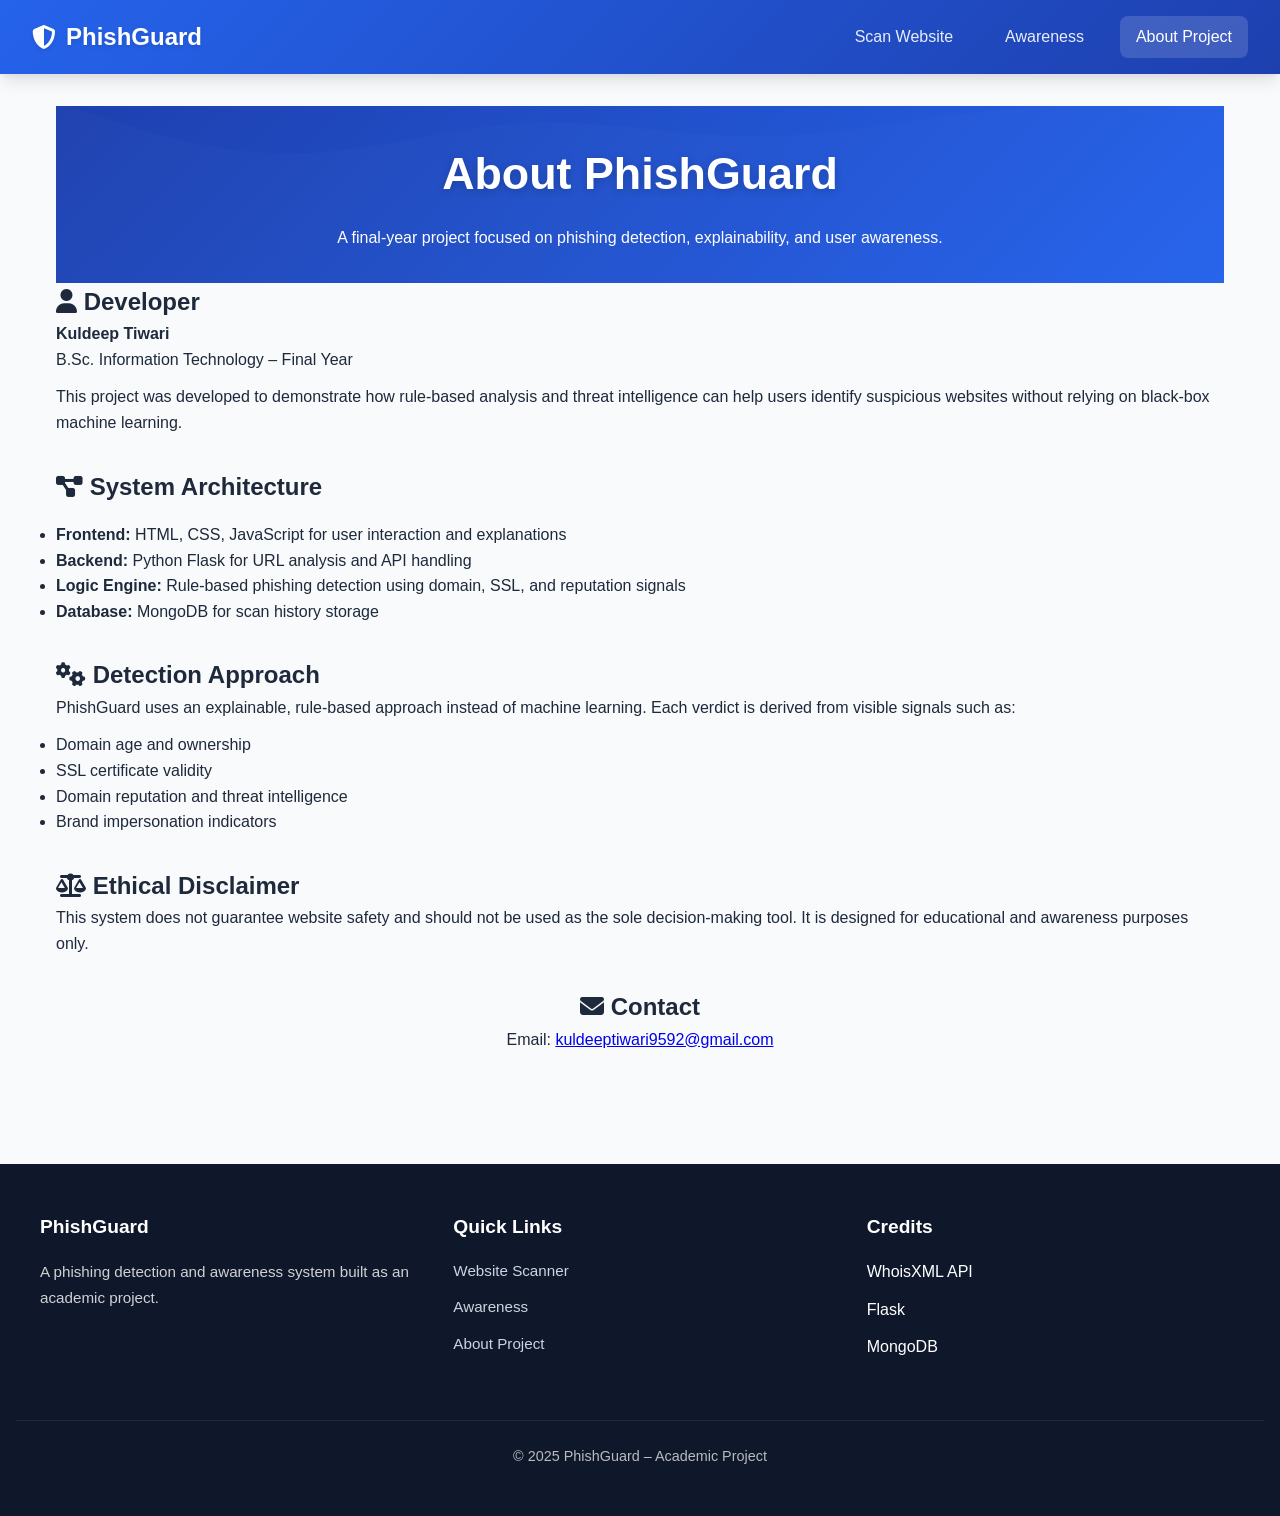
==== about.html @ d7ad83fe "Initial commit for Render deployment" ====
<!DOCTYPE html>
<html lang="en">
<head>
    <meta charset="UTF-8">
    <meta name="viewport" content="width=device-width, initial-scale=1.0">
    <title>PhishGuard – About Project</title>

    <link rel="stylesheet" href="/style.css">
    <link rel="stylesheet" href="https://cdnjs.cloudflare.com/ajax/libs/font-awesome/6.4.0/css/all.min.css">
</head>
<body>

<nav class="navbar">
    <div class="logo"><i class="fas fa-shield-alt"></i> PhishGuard</div>
    <ul class="nav-links">
        <li><a href="/">Scan Website</a></li>
        <li><a href="/awareness">Awareness</a></li>
        <li><a href="/about" class="active">About Project</a></li>
    </ul>
</nav>

<div class="container">

    <header class="hero-section small-hero">
        <h1>About PhishGuard</h1>
        <p>
            A final-year project focused on phishing detection,
            explainability, and user awareness.
        </p>
    </header>

    <section class="features-card">
        <h2><i class="fas fa-user"></i> Developer</h2>
        <p>
            <strong>Kuldeep Tiwari</strong><br>
            B.Sc. Information Technology – Final Year
        </p>
        <p style="margin-top:0.75rem;">
            This project was developed to demonstrate how rule-based
            analysis and threat intelligence can help users identify
            suspicious websites without relying on black-box machine learning.
        </p>
    </section>

    <section class="features-card" style="margin-top:2rem;">
        <h2><i class="fas fa-diagram-project"></i> System Architecture</h2>

        <ul style="margin-top:1rem;">
            <li><strong>Frontend:</strong> HTML, CSS, JavaScript for user interaction and explanations</li>
            <li><strong>Backend:</strong> Python Flask for URL analysis and API handling</li>
            <li><strong>Logic Engine:</strong> Rule-based phishing detection using domain, SSL, and reputation signals</li>
            <li><strong>Database:</strong> MongoDB for scan history storage</li>
        </ul>
    </section>

    <section class="features-card" style="margin-top:2rem;">
        <h2><i class="fas fa-cogs"></i> Detection Approach</h2>
        <p>
            PhishGuard uses an explainable, rule-based approach instead of machine learning.
            Each verdict is derived from visible signals such as:
        </p>
        <ul style="margin-top:0.75rem;">
            <li>Domain age and ownership</li>
            <li>SSL certificate validity</li>
            <li>Domain reputation and threat intelligence</li>
            <li>Brand impersonation indicators</li>
        </ul>
    </section>

    <section class="features-card" style="margin-top:2rem;">
        <h2><i class="fas fa-balance-scale"></i> Ethical Disclaimer</h2>
        <p>
            This system does not guarantee website safety and should not be
            used as the sole decision-making tool.
            It is designed for educational and awareness purposes only.
        </p>
    </section>

    <section class="features-card" style="margin-top:2rem; text-align:center;">
        <h2><i class="fas fa-envelope"></i> Contact</h2>
        <p>Email: <a href="mailto:kuldeeptiwari9592@gmail.com">kuldeeptiwari9592@gmail.com</a></p>
    </section>

</div>

<footer class="main-footer">
    <div class="footer-content">
        <div class="footer-col">
            <h3>PhishGuard</h3>
            <p>
                A phishing detection and awareness system
                built as an academic project.
            </p>
        </div>

        <div class="footer-col">
            <h3>Quick Links</h3>
            <ul class="footer-links">
                <li><a href="/">Website Scanner</a></li>
                <li><a href="/awareness">Awareness</a></li>
                <li><a href="/about">About Project</a></li>
            </ul>
        </div>

        <div class="footer-col">
            <h3>Credits</h3>
            <ul class="footer-links">
                <li>WhoisXML API</li>
                <li>Flask</li>
                <li>MongoDB</li>
            </ul>
        </div>
    </div>

    <div class="footer-bottom">
        <p>© 2025 PhishGuard – Academic Project</p>
    </div>
</footer>

</body>
</html>
---- style.css ----
/* --- RESET & VARIABLES --- */
:root {
    --primary-color: #2563eb;       /* Royal Blue */
    --primary-dark: #1e40af;
    --secondary-color: #10b981;     /* Green (Safe) */
    --danger-color: #ef4444;        /* Red (Risk) */
    --warning-color: #f59e0b;       /* Orange (Medium) */
    --text-dark: #1e293b;
    --text-light: #64748b;
    --bg-light: #f8fafc;
    --white: #ffffff;
    --shadow: 0 4px 6px -1px rgba(0, 0, 0, 0.1), 0 2px 4px -1px rgba(0, 0, 0, 0.06);
    --shadow-lg: 0 10px 15px -3px rgba(0, 0, 0, 0.1), 0 4px 6px -2px rgba(0, 0, 0, 0.05);
    --shadow-xl: 0 20px 25px -5px rgba(0, 0, 0, 0.1), 0 10px 10px -5px rgba(0, 0, 0, 0.04);
}

* {
    margin: 0;
    padding: 0;
    box-sizing: border-box;
    font-family: 'Segoe UI', Tahoma, Geneva, Verdana, sans-serif;
}

body {
    background-color: var(--bg-light);
    color: var(--text-dark);
    line-height: 1.6;
    overflow-x: hidden;
}

.container {
    max-width: 1200px;
    margin: 0 auto;
    padding: 2rem 1rem;
}

.hidden {
    display: none !important;
}

/* --- ANIMATIONS --- */
@keyframes fadeIn {
    from {
        opacity: 0;
        transform: translateY(20px);
    }
    to {
        opacity: 1;
        transform: translateY(0);
    }
}

@keyframes slideIn {
    from {
        transform: translateX(100%);
        opacity: 0;
    }
    to {
        transform: translateX(0);
        opacity: 1;
    }
}

@keyframes slideOut {
    from {
        transform: translateX(0);
        opacity: 1;
    }
    to {
        transform: translateX(100%);
        opacity: 0;
    }
}

@keyframes bounce {
    0%, 20%, 50%, 80%, 100% {
        transform: translateY(0);
    }
    40% {
        transform: translateY(-20px);
    }
    60% {
        transform: translateY(-10px);
    }
}

@keyframes pulse {
    0%, 100% {
        opacity: 1;
    }
    50% {
        opacity: 0.5;
    }
}

@keyframes spin {
    0% {
        transform: rotate(0deg);
    }
    100% {
        transform: rotate(360deg);
    }
}

/* --- NAVBAR --- */
.navbar {
    background: linear-gradient(135deg, var(--primary-color) 0%, var(--primary-dark) 100%);
    color: var(--white);
    padding: 1rem 2rem;
    display: flex;
    justify-content: space-between;
    align-items: center;
    box-shadow: var(--shadow-lg);
    position: sticky;
    top: 0;
    z-index: 1000;
    backdrop-filter: blur(10px);
}

.navbar .logo {
    font-size: 1.5rem;
    font-weight: bold;
    display: flex;
    align-items: center;
    gap: 10px;
    text-shadow: 0 2px 4px rgba(0, 0, 0, 0.1);
}

.nav-links {
    list-style: none;
    display: flex;
    gap: 20px;
}

.nav-links a {
    color: rgba(255, 255, 255, 0.9);
    text-decoration: none;
    font-weight: 500;
    transition: all 0.3s ease;
    padding: 8px 16px;
    border-radius: 8px;
    display: flex;
    align-items: center;
    gap: 8px;
}

.nav-links a:hover, .nav-links a.active {
    color: var(--white);
    background: rgba(255, 255, 255, 0.15);
}

/* --- HERO SECTION --- */
.hero-section {
    text-align: center;
    padding: 4rem 2rem;
    background: linear-gradient(135deg, #1e40af 0%, #2563eb 100%);
    color: white;
    position: relative;
    overflow: hidden;
}

.hero-section::before {
    content: '';
    position: absolute;
    top: 0;
    left: 0;
    right: 0;
    bottom: 0;
    background: url('data:image/svg+xml,<svg xmlns="http://www.w3.org/2000/svg" viewBox="0 0 1440 320"><path fill="rgba(255,255,255,0.05)" d="M0,96L48,112C96,128,192,160,288,160C384,160,480,128,576,122.7C672,117,768,139,864,138.7C960,139,1056,117,1152,106.7C1248,96,1344,96,1392,96L1440,96L1440,320L1392,320C1344,320,1248,320,1152,320C1056,320,960,320,864,320C768,320,672,320,576,320C480,320,384,320,288,320C192,320,96,320,48,320L0,320Z"></path></svg>') no-repeat bottom;
    background-size: cover;
    opacity: 0.3;
}

.hero-section > * {
    position: relative;
    z-index: 1;
}

.hero-section h1 {
    font-size: 2.8rem;
    margin-bottom: 1rem;
    text-shadow: 0 2px 8px rgba(0, 0, 0, 0.2);
    animation: fadeIn 0.8s ease;
}

.small-hero {
    padding: 2rem 1rem;
}

/* --- SEARCH BOX --- */
.search-box {
    background: var(--white);
    padding: 12px;
    border-radius: 50px;
    box-shadow: var(--shadow-lg);
    display: flex;
    align-items: center;
    max-width: 900px;
    margin: 0 auto 2rem auto;
    border: 2px solid #e2e8f0;
    transition: all 0.3s ease;
}

.search-box:focus-within {
    border-color: var(--primary-color);
    box-shadow: 0 0 0 4px rgba(37, 99, 235, 0.1), var(--shadow-lg);
}

.search-box input {
    flex: 1;
    border: none;
    padding: 12px 20px;
    font-size: 1rem;
    outline: none;
    border-radius: 50px;
    background: transparent;
}

.search-box input::placeholder {
    color: #94a3b8;
}

.icon-btn {
    background: none;
    border: none;
    color: var(--text-light);
    cursor: pointer;
    font-size: 1.1rem;
    padding: 10px;
    transition: all 0.3s ease;
    border-radius: 50%;
}

.icon-btn:hover {
    color: var(--primary-color);
    background: #f1f5f9;
    transform: scale(1.1);
}

.primary-btn {
    background: linear-gradient(135deg, var(--primary-color) 0%, var(--primary-dark) 100%);
    color: var(--white);
    border: none;
    padding: 12px 28px;
    border-radius: 30px;
    font-weight: 600;
    cursor: pointer;
    transition: all 0.3s ease;
    white-space: nowrap;
    box-shadow: 0 4px 12px rgba(37, 99, 235, 0.3);
    display: inline-flex;
    align-items: center;
    gap: 8px;
}

.primary-btn:hover {
    background: linear-gradient(135deg, var(--primary-dark) 0%, #1e3a8a 100%);
    transform: translateY(-2px);
    box-shadow: 0 6px 16px rgba(37, 99, 235, 0.4);
}

.primary-btn:active {
    transform: translateY(0);
}

.primary-btn:disabled {
    background: #cbd5e1;
    cursor: not-allowed;
    box-shadow: none;
    transform: none;
}

/* --- CONTENT CARDS --- */
.content-card, .project-info, .history-section, .quiz-section {
    background: var(--white);
    padding: 2.5rem;
    border-radius: 16px;
    box-shadow: var(--shadow);
    border: 1px solid #e2e8f0;
    margin-bottom: 2rem;
    animation: fadeIn 0.5s ease;
    transition: all 0.3s ease;
}

.content-card:hover {
    box-shadow: var(--shadow-lg);
    transform: translateY(-2px);
}

.project-info h2, .content-card h2 {
    color: var(--text-dark);
    margin-bottom: 1rem;
    font-size: 1.8rem;
    display: flex;
    align-items: center;
    gap: 12px;
    font-weight: 700;
}

/* --- STATISTICS CARDS --- */
.stats-dashboard {
    display: grid;
    grid-template-columns: repeat(auto-fit, minmax(220px, 1fr));
    gap: 1.5rem;
    margin: -50px auto 3rem auto;
    max-width: 1200px;
    position: relative;
    z-index: 10;
    padding: 0 1rem;
}

.stat-card {
    background: linear-gradient(135deg, var(--primary-color) 0%, var(--primary-dark) 100%);
    color: white;
    padding: 1.5rem;
    border-radius: 16px;
    box-shadow: 0 8px 20px rgba(37, 99, 235, 0.3);
    transition: all 0.3s ease;
    animation: fadeIn 0.6s ease;
}

.stat-card:hover {
    transform: translateY(-8px);
    box-shadow: 0 12px 28px rgba(37, 99, 235, 0.4);
}

.stat-card.danger {
    background: linear-gradient(135deg, #dc2626 0%, #991b1b 100%);
    box-shadow: 0 8px 20px rgba(220, 38, 38, 0.3);
}

.stat-card.danger:hover {
    box-shadow: 0 12px 28px rgba(220, 38, 38, 0.4);
}

.stat-card.warning {
    background: linear-gradient(135deg, #d97706 0%, #92400e 100%);
    box-shadow: 0 8px 20px rgba(217, 119, 6, 0.3);
}

.stat-card.warning:hover {
    box-shadow: 0 12px 28px rgba(217, 119, 6, 0.4);
}

.stat-card.success {
    background: linear-gradient(135deg, #16a34a 0%, #15803d 100%);
    box-shadow: 0 8px 20px rgba(22, 163, 74, 0.3);
}

.stat-card.success:hover {
    box-shadow: 0 12px 28px rgba(22, 163, 74, 0.4);
}

.stat-label {
    font-size: 0.85rem;
    opacity: 0.9;
    margin-bottom: 0.5rem;
    text-transform: uppercase;
    letter-spacing: 1px;
    font-weight: 600;
}

.stat-value {
    font-size: 2.5rem;
    font-weight: 800;
    line-height: 1;
    margin-bottom: 0.5rem;
    text-shadow: 0 2px 4px rgba(0, 0, 0, 0.1);
}

.stat-subtitle {
    font-size: 0.75rem;
    opacity: 0.85;
}

/* --- TABS --- */
.tabs-container {
    display: flex;
    gap: 0;
    margin-bottom: 2rem;
    border-bottom: 2px solid #e2e8f0;
    overflow-x: auto;
    scrollbar-width: none;
}

.tabs-container::-webkit-scrollbar {
    display: none;
}

.tab-button {
    padding: 14px 28px;
    background: none;
    border: none;
    border-bottom: 3px solid transparent;
    color: #64748b;
    font-weight: 600;
    cursor: pointer;
    transition: all 0.2s ease;
    font-size: 1rem;
    white-space: nowrap;
    display: flex;
    align-items: center;
    gap: 8px;
}

.tab-button:hover {
    color: var(--primary-color);
    background: #f8fafc;
}

.tab-button.active {
    color: var(--primary-color);
    border-bottom-color: var(--primary-color);
    background: #eff6ff;
}

.tab-content {
    display: none;
    animation: fadeIn 0.3s ease;
}

.tab-content.active {
    display: block;
}

/* --- BATCH ANALYSIS --- */
.batch-section {
    background: #f8fafc;
    border: 2px dashed #cbd5e1;
    border-radius: 16px;
    padding: 2rem;
    margin-bottom: 2rem;
    transition: all 0.3s ease;
}

.batch-section:focus-within {
    border-color: var(--primary-color);
    background: white;
    box-shadow: 0 0 0 4px rgba(37, 99, 235, 0.1);
}

.batch-textarea {
    width: 100%;
    min-height: 200px;
    padding: 16px;
    border: 1px solid #e2e8f0;
    border-radius: 12px;
    font-family: 'Courier New', monospace;
    font-size: 0.95rem;
    resize: vertical;
    transition: all 0.2s ease;
    background: white;
}

.batch-textarea:focus {
    outline: none;
    border-color: var(--primary-color);
    box-shadow: 0 0 0 3px rgba(37, 99, 235, 0.1);
}

/* --- SEARCH & FILTERS --- */
.search-container {
    position: relative;
    margin-bottom: 1.5rem;
}

.search-icon {
    position: absolute;
    left: 18px;
    top: 50%;
    transform: translateY(-50%);
    color: #64748b;
    font-size: 1.1rem;
    pointer-events: none;
}

.search-input {
    width: 100%;
    padding: 14px 20px 14px 50px;
    border: 2px solid #e2e8f0;
    border-radius: 12px;
    font-size: 1rem;
    transition: all 0.2s ease;
}

.search-input:focus {
    outline: none;
    border-color: var(--primary-color);
    box-shadow: 0 0 0 3px rgba(37, 99, 235, 0.1);
}

.history-filters {
    display: flex;
    gap: 10px;
    margin-bottom: 1.5rem;
    flex-wrap: wrap;
}

.filter-btn {
    padding: 10px 18px;
    background: white;
    border: 2px solid #e2e8f0;
    border-radius: 10px;
    color: #64748b;
    font-size: 0.9rem;
    font-weight: 600;
    cursor: pointer;
    transition: all 0.2s ease;
    display: flex;
    align-items: center;
    gap: 8px;
}

.filter-btn:hover {
    border-color: var(--primary-color);
    color: var(--primary-color);
    background: #eff6ff;
}

.filter-btn.active {
    background: var(--primary-color);
    border-color: var(--primary-color);
    color: white;
    box-shadow: 0 4px 12px rgba(37, 99, 235, 0.3);
}

/* --- QUICK ACTIONS --- */
.quick-actions {
    display: flex;
    gap: 10px;
    flex-wrap: wrap;
    margin-top: 1rem;
}

.quick-action-btn {
    padding: 8px 16px;
    background: #f1f5f9;
    border: 1px solid #e2e8f0;
    border-radius: 10px;
    color: #475569;
    font-size: 0.9rem;
    cursor: pointer;
    transition: all 0.2s ease;
    display: flex;
    align-items: center;
    gap: 8px;
    font-weight: 500;
}

.quick-action-btn:hover {
    background: #e2e8f0;
    border-color: #cbd5e1;
    transform: translateY(-2px);
    box-shadow: 0 2px 8px rgba(0, 0, 0, 0.1);
}

/* --- INFO GRID (How It Works) --- */
.info-grid {
    display: grid;
    grid-template-columns: repeat(auto-fit, minmax(280px, 1fr));
    gap: 2rem;
    margin-top: 2rem;
}

.info-card {
    padding: 2rem;
    border-radius: 16px;
    background: white;
    border: 1px solid #e2e8f0;
    transition: all 0.3s ease;
    box-shadow: 0 2px 8px rgba(0, 0, 0, 0.05);
}

.info-card:hover {
    transform: translateY(-8px);
    box-shadow: var(--shadow-xl);
    border-color: var(--primary-color);
}

.info-card h4 {
    margin-bottom: 0.75rem;
    color: var(--text-dark);
    font-size: 1.2rem;
    font-weight: 700;
}

.icon-box {
    font-size: 2.5rem;
    color: var(--primary-color);
    margin-bottom: 1rem;
}

/* --- FEATURE PILLS --- */
.feature-pills {
    display: flex;
    gap: 12px;
    flex-wrap: wrap;
    justify-content: center;
    margin: 1.5rem 0;
}

.feature-pill {
    background: rgba(255, 255, 255, 0.15);
    backdrop-filter: blur(10px);
    color: white;
    padding: 8px 18px;
    border-radius: 25px;
    font-size: 0.9rem;
    font-weight: 600;
    display: flex;
    align-items: center;
    gap: 8px;
    transition: all 0.2s ease;
    border: 1px solid rgba(255, 255, 255, 0.2);
}

.feature-pill:hover {
    background: rgba(255, 255, 255, 0.25);
    transform: translateY(-2px);
    box-shadow: 0 4px 12px rgba(0, 0, 0, 0.15);
}

/* --- RECENT SCANS TABLE --- */
.table-wrapper {
    overflow-x: auto;
    margin-top: 1.5rem;
    border-radius: 12px;
    box-shadow: 0 2px 8px rgba(0, 0, 0, 0.05);
}

table {
    width: 100%;
    border-collapse: collapse;
    background: white;
}

th {
    text-align: left;
    padding: 1rem;
    background: #f8fafc;
    color: #475569;
    font-size: 0.85rem;
    text-transform: uppercase;
    font-weight: 600;
    letter-spacing: 0.5px;
    border-bottom: 2px solid #e2e8f0;
}

td {
    padding: 1rem;
    border-bottom: 1px solid #e2e8f0;
    color: var(--text-dark);
    transition: background 0.2s ease;
}

tr:hover td {
    background: #f8fafc;
}

tr:last-child td {
    border-bottom: none;
}

/* --- EMPTY STATES --- */
.empty-state {
    text-align: center;
    padding: 4rem 2rem;
    color: #94a3b8;
}

.empty-state i {
    font-size: 4rem;
    margin-bottom: 1rem;
    opacity: 0.5;
}

.empty-state h3 {
    color: #64748b;
    margin-bottom: 0.5rem;
}

/* --- QUIZ SECTION --- */
.option-button {
    display: block;
    width: 100%;
    padding: 1.2rem;
    margin-bottom: 0.75rem;
    border: 2px solid #e2e8f0;
    background: var(--white);
    border-radius: 12px;
    cursor: pointer;
    text-align: left;
    font-size: 1rem;
    transition: all 0.2s ease;
    font-weight: 500;
}

.option-button:hover {
    background: #f8fafc;
    border-color: var(--primary-color);
    transform: translateX(5px);
    box-shadow: 0 4px 12px rgba(37, 99, 235, 0.1);
}

.option-button.selected {
    background: #eff6ff;
    border-color: var(--primary-color);
    color: var(--primary-color);
    font-weight: 600;
    box-shadow: 0 4px 12px rgba(37, 99, 235, 0.2);
}

/* --- RESULTS GRID (Technical Analysis) --- */
.feature-analysis-grid {
    display: grid;
    grid-template-columns: repeat(auto-fill, minmax(240px, 1fr));
    gap: 1rem;
    margin-top: 1.5rem;
}

.feature-card {
    background: var(--white);
    padding: 1rem 1.2rem;
    border: 1px solid #e2e8f0;
    border-radius: 12px;
    display: flex;
    justify-content: space-between;
    align-items: center;
    box-shadow: 0 2px 4px rgba(0, 0, 0, 0.05);
    transition: all 0.2s ease;
}

.feature-card:hover {
    border-color: var(--primary-color);
    box-shadow: 0 4px 12px rgba(37, 99, 235, 0.1);
    transform: translateY(-2px);
}

.label {
    font-weight: 500;
    color: var(--text-dark);
    font-size: 0.9rem;
    display: flex;
    align-items: center;
}

/* --- BADGES (Pass/Fail) --- */
.badge {
    padding: 4px 10px;
    border-radius: 6px;
    font-size: 0.75rem;
    font-weight: 700;
    text-transform: uppercase;
    letter-spacing: 0.5px;
    display: inline-flex;
    align-items: center;
    gap: 4px;
}

.badge-pass { 
    background: #dcfce7; 
    color: #166534; 
}

.badge-fail { 
    background: #fee2e2; 
    color: #991b1b; 
}

.badge-new {
    background: #dbeafe;
    color: #1e40af;
}

.badge-pro {
    background: #fef3c7;
    color: #92400e;
}

.critical-tag {
    background: #ef4444; 
    color: white;
    font-size: 0.65rem; 
    padding: 3px 8px;
    border-radius: 6px; 
    margin-left: 8px;
    font-weight: bold;
}

.version-badge {
    background: linear-gradient(135deg, var(--primary-color) 0%, var(--primary-dark) 100%);
    color: white;
    padding: 4px 12px;
    border-radius: 20px;
    font-size: 0.75rem;
    font-weight: 600;
    margin-left: 10px;
    vertical-align: middle;
    box-shadow: 0 2px 8px rgba(37, 99, 235, 0.3);
}

/* --- TOOLTIPS --- */
.tooltip {
    position: relative;
    display: inline-block;
    cursor: help;
}

.tooltip .tooltiptext {
    visibility: hidden;
    background-color: #1e293b;
    color: white;
    text-align: center;
    border-radius: 8px;
    padding: 8px 12px;
    position: absolute;
    z-index: 1000;
    bottom: 125%;
    left: 50%;
    transform: translateX(-50%);
    opacity: 0;
    transition: opacity 0.3s;
    font-size: 0.85rem;
    white-space: nowrap;
    box-shadow: 0 4px 12px rgba(0, 0, 0, 0.15);
}

.tooltip .tooltiptext::after {
    content: "";
    position: absolute;
    top: 100%;
    left: 50%;
    margin-left: -5px;
    border-width: 5px;
    border-style: solid;
    border-color: #1e293b transparent transparent transparent;
}

.tooltip:hover .tooltiptext {
    visibility: visible;
    opacity: 1;
}

/* --- PROFILE & CONTACT (About Page) --- */
.profile-card {
    background: var(--white);
    padding: 2.5rem;
    border-radius: 16px;
    box-shadow: var(--shadow-lg);
    border: 1px solid #e2e8f0;
}

.profile-header {
    display: flex;
    align-items: center;
    gap: 2rem;
    flex-wrap: wrap;
}

.profile-icon {
    font-size: 5rem;
    color: var(--primary-color);
    animation: pulse 2s infinite;
}

.contact-links {
    display: flex;
    gap: 1rem;
    justify-content: center;
    flex-wrap: wrap;
    margin-top: 1.5rem;
}

.contact-btn {
    padding: 12px 24px;
    border-radius: 25px;
    text-decoration: none;
    font-weight: 600;
    color: white;
    transition: all 0.3s ease;
    display: inline-flex;
    align-items: center;
    gap: 8px;
    box-shadow: 0 4px 12px rgba(0, 0, 0, 0.15);
}

.contact-btn:hover { 
    transform: translateY(-3px);
    box-shadow: 0 6px 16px rgba(0, 0, 0, 0.2);
}

.linkedin { background: #0077b5; }
.github { background: #333; }
.email { background: #ea4335; }

/* --- FOOTER --- */
.main-footer {
    background-color: #0f172a;
    color: var(--white);
    padding: 3rem 1rem;
    margin-top: 5rem;
}

.footer-content {
    max-width: 1200px;
    margin: 0 auto;
    display: grid;
    grid-template-columns: repeat(auto-fit, minmax(250px, 1fr));
    gap: 2.5rem;
}

.footer-col h3 { 
    margin-bottom: 1rem; 
    color: var(--white); 
    font-size: 1.2rem;
    font-weight: 700;
    display: flex;
    align-items: center;
    gap: 10px;
}

.footer-col p { 
    opacity: 0.8; 
    font-size: 0.95rem;
    line-height: 1.7;
}

.footer-links { 
    list-style: none; 
}

.footer-links li { 
    margin-bottom: 0.75rem; 
}

.footer-links a { 
    color: #cbd5e1; 
    text-decoration: none; 
    transition: all 0.3s ease; 
    font-size: 0.95rem;
    display: flex;
    align-items: center;
    gap: 8px;
}

.footer-links a:hover { 
    color: var(--primary-color);
    transform: translateX(5px);
}

.footer-bottom {
    text-align: center;
    margin-top: 3rem;
    padding-top: 1.5rem;
    border-top: 1px solid rgba(255, 255, 255, 0.1);
    font-size: 0.9rem;
    opacity: 0.7;
}

/* --- LOADING STATES --- */
.loading-spinner {
    display: inline-block;
    width: 40px;
    height: 40px;
    border: 4px solid #f3f4f6;
    border-top-color: var(--primary-color);
    border-radius: 50%;
    animation: spin 1s linear infinite;
}

/* --- NOTIFICATION STYLES --- */
.notification {
    position: fixed;
    top: 20px;
    right: 20px;
    padding: 15px 20px;
    background: var(--white);
    border-radius: 12px;
    box-shadow: var(--shadow-xl);
    z-index: 10000;
    animation: slideIn 0.3s ease;
    border-left: 4px solid var(--primary-color);
    max-width: 350px;
}

.notification.error {
    border-left-color: var(--danger-color);
}

.notification.success {
    border-left-color: var(--secondary-color);
}

/* --- MOBILE RESPONSIVENESS --- */
@media (max-width: 768px) {
    .navbar { 
        flex-direction: column; 
        gap: 1rem; 
        padding: 1rem; 
    }
    
    .nav-links {
        gap: 10px;
    }
    
    .search-box { 
        flex-direction: column; 
        border-radius: 20px; 
        padding: 15px;
    }
    
    .search-box input { 
        width: 100%; 
        text-align: left; 
        margin-bottom: 10px;
    }
    
    .feature-analysis-grid { 
        grid-template-columns: 1fr; 
    }
    
    .profile-header { 
        flex-direction: column; 
        text-align: center; 
    }
    
    .hero-section h1 { 
        font-size: 2rem; 
    }
    
    .stats-dashboard {
        grid-template-columns: 1fr;
        margin-top: 0;
    }
    
    .stat-value {
        font-size: 2rem;
    }
    
    .tabs-container {
        gap: 0;
    }
    
    .tab-button {
        padding: 12px 16px;
        font-size: 0.9rem;
    }
    
    .info-grid {
        grid-template-columns: 1fr;
    }
    
    .history-filters {
        overflow-x: auto;
        flex-wrap: nowrap;
        scrollbar-width: none;
    }
    
    .history-filters::-webkit-scrollbar {
        display: none;
    }
}

/* --- PRINT STYLES --- */
@media print {
    .navbar, .search-box, .primary-btn, .icon-btn, .footer-content {
        display: none !important;
    }
    
    body {
        background: white;
    }
    
    .content-card, .project-info {
        box-shadow: none;
        border: 1px solid #ddd;
    }
}
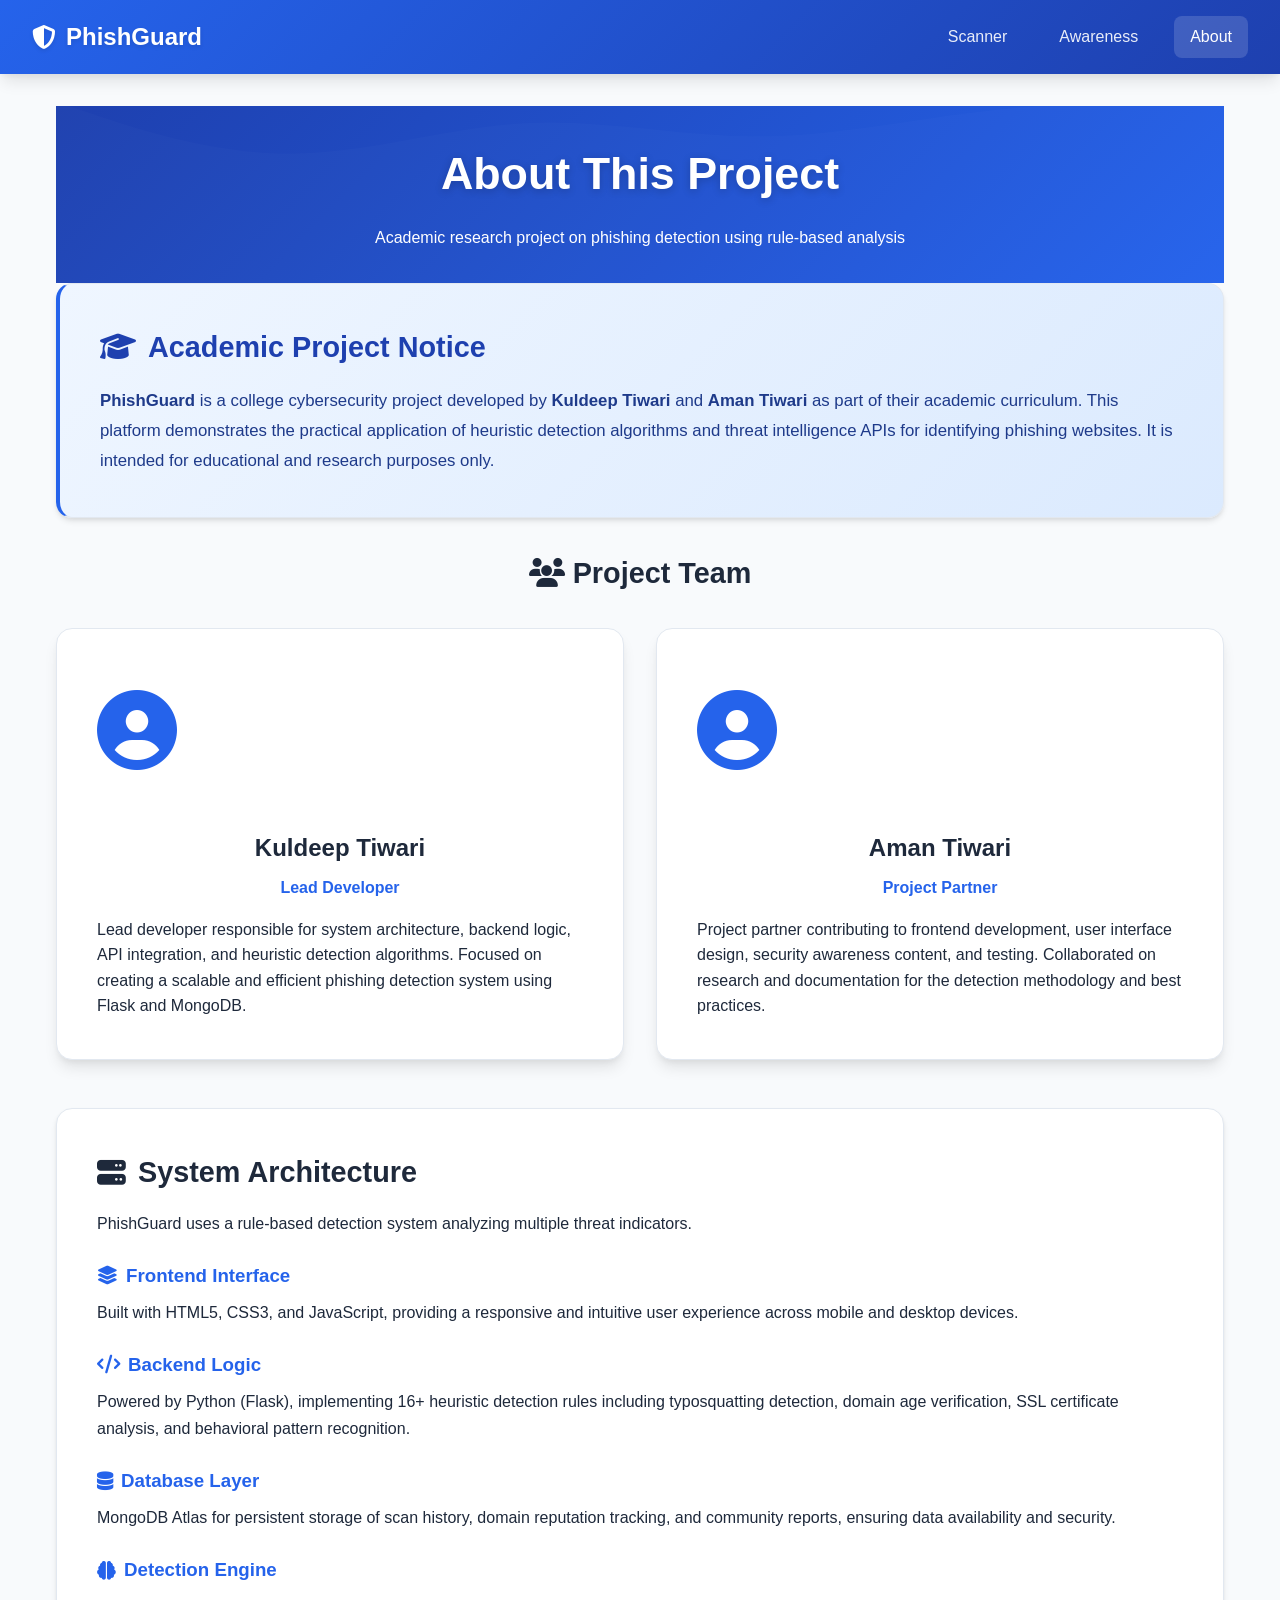
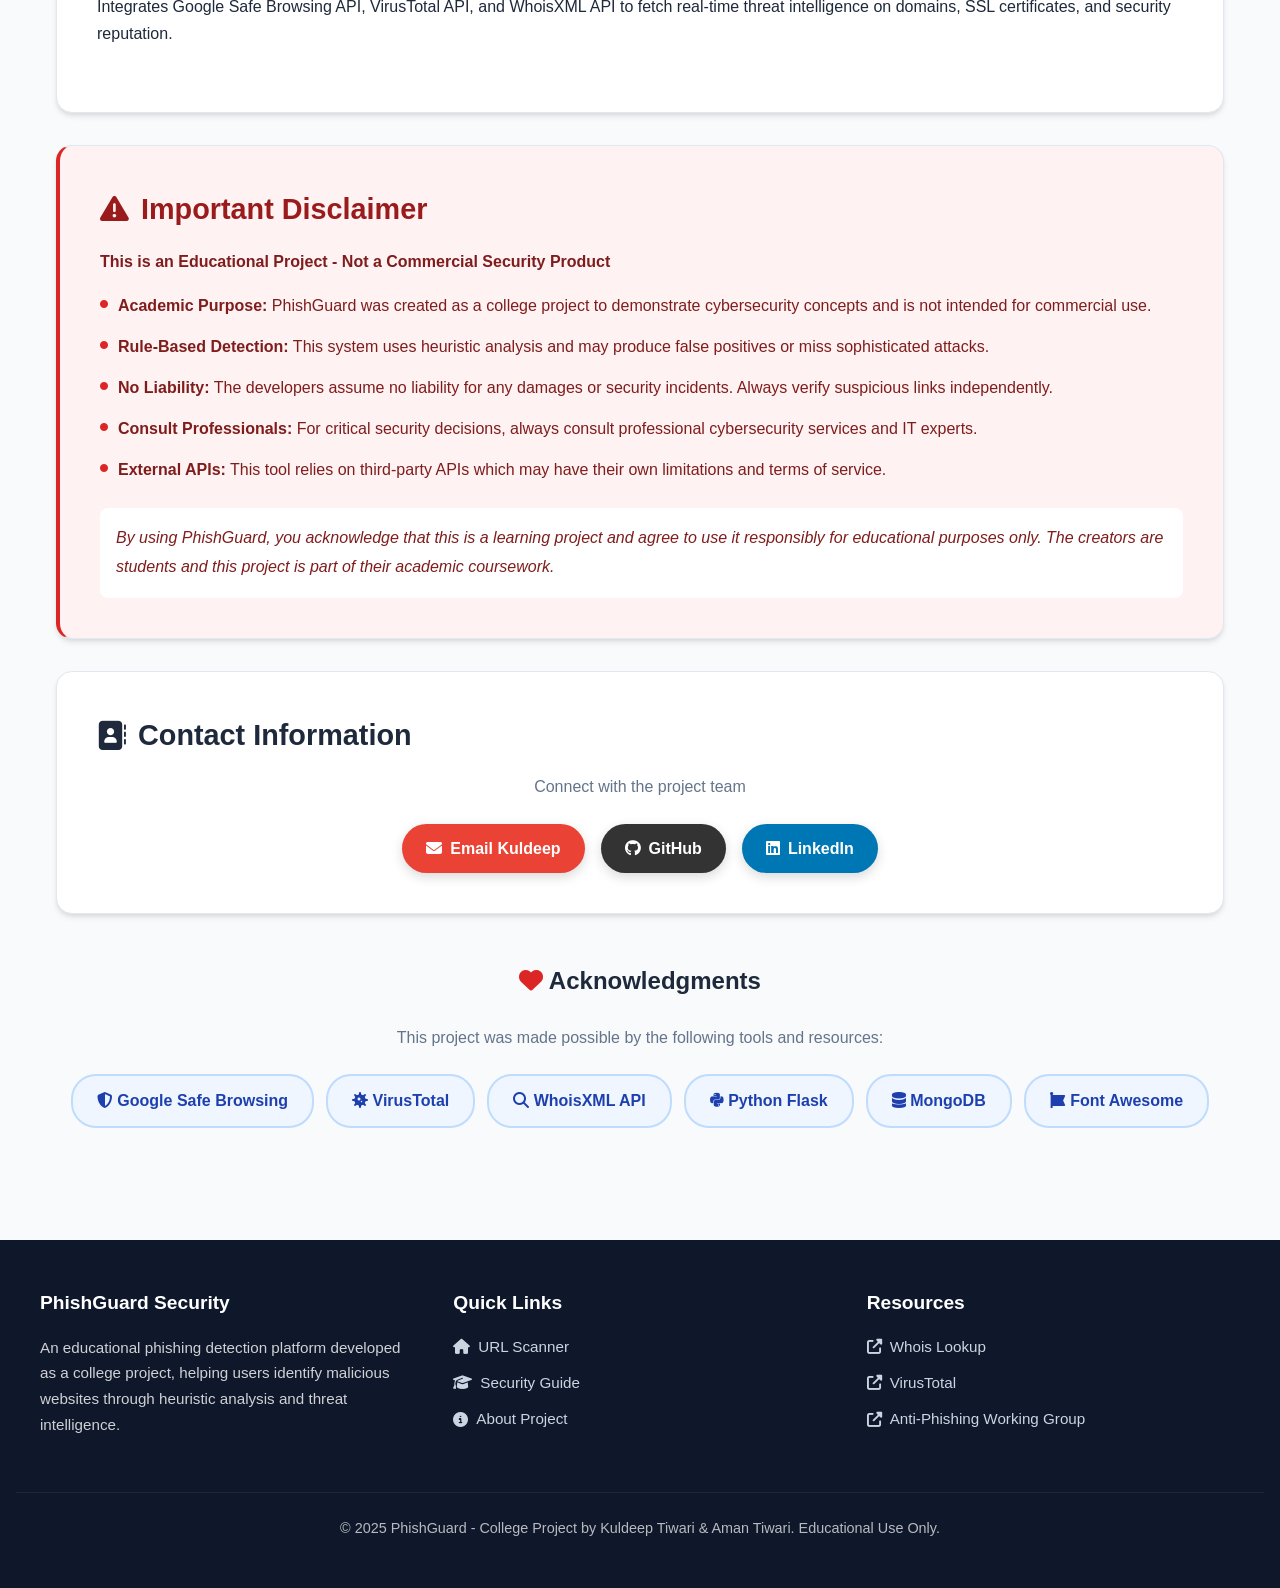
==== commit cf617ef9: "Update app logic and Render deployment config" ====
--- a/about.html
+++ b/about.html
@@ -3,119 +3,208 @@
 <head>
     <meta charset="UTF-8">
     <meta name="viewport" content="width=device-width, initial-scale=1.0">
-    <title>PhishGuard – About Project</title>
-
+    <title>PhishGuard - About Project</title>
     <link rel="stylesheet" href="/style.css">
     <link rel="stylesheet" href="https://cdnjs.cloudflare.com/ajax/libs/font-awesome/6.4.0/css/all.min.css">
+    <link rel="icon" type="image/png" href="/static/logo.png">
 </head>
 <body>
 
-<nav class="navbar">
-    <div class="logo"><i class="fas fa-shield-alt"></i> PhishGuard</div>
-    <ul class="nav-links">
-        <li><a href="/">Scan Website</a></li>
-        <li><a href="/awareness">Awareness</a></li>
-        <li><a href="/about" class="active">About Project</a></li>
-    </ul>
-</nav>
-
-<div class="container">
-
-    <header class="hero-section small-hero">
-        <h1>About PhishGuard</h1>
-        <p>
-            A final-year project focused on phishing detection,
-            explainability, and user awareness.
-        </p>
-    </header>
-
-    <section class="features-card">
-        <h2><i class="fas fa-user"></i> Developer</h2>
-        <p>
-            <strong>Kuldeep Tiwari</strong><br>
-            B.Sc. Information Technology – Final Year
-        </p>
-        <p style="margin-top:0.75rem;">
-            This project was developed to demonstrate how rule-based
-            analysis and threat intelligence can help users identify
-            suspicious websites without relying on black-box machine learning.
-        </p>
-    </section>
-
-    <section class="features-card" style="margin-top:2rem;">
-        <h2><i class="fas fa-diagram-project"></i> System Architecture</h2>
-
-        <ul style="margin-top:1rem;">
-            <li><strong>Frontend:</strong> HTML, CSS, JavaScript for user interaction and explanations</li>
-            <li><strong>Backend:</strong> Python Flask for URL analysis and API handling</li>
-            <li><strong>Logic Engine:</strong> Rule-based phishing detection using domain, SSL, and reputation signals</li>
-            <li><strong>Database:</strong> MongoDB for scan history storage</li>
+    <nav class="navbar">
+        <div class="logo">
+            <i class="fas fa-shield-alt"></i> PhishGuard
+        </div>
+        <ul class="nav-links">
+            <li><a href="/">Scanner</a></li>
+            <li><a href="/awareness">Awareness</a></li>
+            <li><a href="/about" class="active">About</a></li>
         </ul>
-    </section>
-
-    <section class="features-card" style="margin-top:2rem;">
-        <h2><i class="fas fa-cogs"></i> Detection Approach</h2>
-        <p>
-            PhishGuard uses an explainable, rule-based approach instead of machine learning.
-            Each verdict is derived from visible signals such as:
-        </p>
-        <ul style="margin-top:0.75rem;">
-            <li>Domain age and ownership</li>
-            <li>SSL certificate validity</li>
-            <li>Domain reputation and threat intelligence</li>
-            <li>Brand impersonation indicators</li>
-        </ul>
-    </section>
-
-    <section class="features-card" style="margin-top:2rem;">
-        <h2><i class="fas fa-balance-scale"></i> Ethical Disclaimer</h2>
-        <p>
-            This system does not guarantee website safety and should not be
-            used as the sole decision-making tool.
-            It is designed for educational and awareness purposes only.
-        </p>
-    </section>
-
-    <section class="features-card" style="margin-top:2rem; text-align:center;">
-        <h2><i class="fas fa-envelope"></i> Contact</h2>
-        <p>Email: <a href="mailto:kuldeeptiwari9592@gmail.com">kuldeeptiwari9592@gmail.com</a></p>
-    </section>
-
-</div>
-
-<footer class="main-footer">
-    <div class="footer-content">
-        <div class="footer-col">
-            <h3>PhishGuard</h3>
-            <p>
-                A phishing detection and awareness system
-                built as an academic project.
+    </nav>
+
+    <div class="container">
+        <header class="hero-section small-hero">
+            <h1>About This Project</h1>
+            <p>Academic research project on phishing detection using rule-based analysis</p>
+        </header>
+
+        <section class="content-card" style="background: linear-gradient(135deg, #eff6ff 0%, #dbeafe 100%); border-left: 4px solid #2563eb; margin-bottom: 2rem;">
+            <h2 style="color: #1e40af;"><i class="fas fa-graduation-cap"></i> Academic Project Notice</h2>
+            <p style="color: #1e3a8a; line-height: 1.8; margin-top: 1rem; font-size: 1.05rem;">
+                <strong>PhishGuard</strong> is a college cybersecurity project developed by <strong>Kuldeep Tiwari</strong> 
+                and <strong>Aman Tiwari</strong> as part of their academic curriculum. This platform demonstrates the 
+                practical application of heuristic detection algorithms and threat intelligence APIs for identifying 
+                phishing websites. It is intended for educational and research purposes only.
             </p>
-        </div>
-
-        <div class="footer-col">
-            <h3>Quick Links</h3>
-            <ul class="footer-links">
-                <li><a href="/">Website Scanner</a></li>
-                <li><a href="/awareness">Awareness</a></li>
-                <li><a href="/about">About Project</a></li>
+        </section>
+
+        <h3 style="text-align: center; font-size: 1.8rem; color: #1e293b; margin-bottom: 2rem; font-weight: 700;">
+            <i class="fas fa-users"></i> Project Team
+        </h3>
+
+        <div style="display: grid; grid-template-columns: repeat(auto-fit, minmax(300px, 1fr)); gap: 2rem; margin-bottom: 3rem;">
+            <section class="profile-card">
+                <div class="profile-header" style="text-align: center;">
+                    <div class="profile-icon"><i class="fas fa-user-circle"></i></div>
+                    <div class="profile-info">
+                        <h2>Kuldeep Tiwari</h2>
+                        <p class="role" style="color: #2563eb; font-weight: 600; margin: 0.5rem 0;">Lead Developer</p>
+                        <p class="bio" style="text-align: left; margin-top: 1rem;">
+                            Lead developer responsible for system architecture, backend logic, API integration, 
+                            and heuristic detection algorithms. Focused on creating a scalable and efficient 
+                            phishing detection system using Flask and MongoDB.
+                        </p>
+                    </div>
+                </div>
+            </section>
+
+            <section class="profile-card">
+                <div class="profile-header" style="text-align: center;">
+                    <div class="profile-icon"><i class="fas fa-user-circle"></i></div>
+                    <div class="profile-info">
+                        <h2>Aman Tiwari</h2>
+                        <p class="role" style="color: #2563eb; font-weight: 600; margin: 0.5rem 0;">Project Partner</p>
+                        <p class="bio" style="text-align: left; margin-top: 1rem;">
+                            Project partner contributing to frontend development, user interface design, 
+                            security awareness content, and testing. Collaborated on research and documentation 
+                            for the detection methodology and best practices.
+                        </p>
+                    </div>
+                </div>
+            </section>
+        </div>
+
+        <section class="project-info" style="margin-top: 2rem;">
+            <h2><i class="fas fa-server"></i> System Architecture</h2>
+            <p>PhishGuard uses a rule-based detection system analyzing multiple threat indicators.</p>
+            
+            <div style="margin-top: 1.5rem;">
+                <h3 style="color:#2563eb; margin-bottom:0.5rem; display: flex; align-items: center; gap: 8px;">
+                    <i class="fas fa-layer-group"></i> Frontend Interface
+                </h3>
+                <p style="margin-bottom:1.5rem; line-height: 1.7;">Built with HTML5, CSS3, and JavaScript, providing a responsive and intuitive user experience across mobile and desktop devices.</p>
+                
+                <h3 style="color:#2563eb; margin-bottom:0.5rem; display: flex; align-items: center; gap: 8px;">
+                    <i class="fas fa-code"></i> Backend Logic
+                </h3>
+                <p style="margin-bottom:1.5rem; line-height: 1.7;">Powered by Python (Flask), implementing 16+ heuristic detection rules including typosquatting detection, domain age verification, SSL certificate analysis, and behavioral pattern recognition.</p>
+                
+                <h3 style="color:#2563eb; margin-bottom:0.5rem; display: flex; align-items: center; gap: 8px;">
+                    <i class="fas fa-database"></i> Database Layer
+                </h3>
+                <p style="margin-bottom:1.5rem; line-height: 1.7;">MongoDB Atlas for persistent storage of scan history, domain reputation tracking, and community reports, ensuring data availability and security.</p>
+                
+                <h3 style="color:#2563eb; margin-bottom:0.5rem; display: flex; align-items: center; gap: 8px;">
+                    <i class="fas fa-brain"></i> Detection Engine
+                </h3>
+                <p style="margin-bottom:1.5rem; line-height: 1.7;">Integrates Google Safe Browsing API, VirusTotal API, and WhoisXML API to fetch real-time threat intelligence on domains, SSL certificates, and security reputation.</p>
+            </div>
+        </section>
+
+        <section class="content-card" style="margin-top: 2rem; background: #fef2f2; border-left: 4px solid #dc2626;">
+            <h2 style="color: #991b1b;"><i class="fas fa-exclamation-triangle"></i> Important Disclaimer</h2>
+            <div style="color: #7f1d1d; line-height: 1.8; margin-top: 1rem;">
+                <p style="margin-bottom: 1rem; font-weight: 600;">This is an Educational Project - Not a Commercial Security Product</p>
+                
+                <ul style="list-style: none; padding-left: 0;">
+                    <li style="margin-bottom: 0.75rem; display: flex; gap: 10px;">
+                        <i class="fas fa-circle" style="font-size: 0.5rem; margin-top: 8px; color: #dc2626;"></i>
+                        <span><strong>Academic Purpose:</strong> PhishGuard was created as a college project to demonstrate cybersecurity concepts and is not intended for commercial use.</span>
+                    </li>
+                    <li style="margin-bottom: 0.75rem; display: flex; gap: 10px;">
+                        <i class="fas fa-circle" style="font-size: 0.5rem; margin-top: 8px; color: #dc2626;"></i>
+                        <span><strong>Rule-Based Detection:</strong> This system uses heuristic analysis and may produce false positives or miss sophisticated attacks.</span>
+                    </li>
+                    <li style="margin-bottom: 0.75rem; display: flex; gap: 10px;">
+                        <i class="fas fa-circle" style="font-size: 0.5rem; margin-top: 8px; color: #dc2626;"></i>
+                        <span><strong>No Liability:</strong> The developers assume no liability for any damages or security incidents. Always verify suspicious links independently.</span>
+                    </li>
+                    <li style="margin-bottom: 0.75rem; display: flex; gap: 10px;">
+                        <i class="fas fa-circle" style="font-size: 0.5rem; margin-top: 8px; color: #dc2626;"></i>
+                        <span><strong>Consult Professionals:</strong> For critical security decisions, always consult professional cybersecurity services and IT experts.</span>
+                    </li>
+                    <li style="margin-bottom: 0.75rem; display: flex; gap: 10px;">
+                        <i class="fas fa-circle" style="font-size: 0.5rem; margin-top: 8px; color: #dc2626;"></i>
+                        <span><strong>External APIs:</strong> This tool relies on third-party APIs which may have their own limitations and terms of service.</span>
+                    </li>
+                </ul>
+
+                <p style="margin-top: 1.5rem; padding: 1rem; background: white; border-radius: 8px; font-style: italic;">
+                    By using PhishGuard, you acknowledge that this is a learning project and agree to use it responsibly 
+                    for educational purposes only. The creators are students and this project is part of their academic coursework.
+                </p>
+            </div>
+        </section>
+
+        <section class="content-card contact-section" style="margin-top: 2rem; text-align: center;">
+            <h2><i class="fas fa-address-book"></i> Contact Information</h2>
+            <p style="color: #64748b; margin: 1rem 0;">Connect with the project team</p>
+            <div class="contact-links" style="margin-top: 1.5rem;">
+                <a href="mailto:kuldeeptiwari9592@gmail.com" class="contact-btn email">
+                    <i class="fas fa-envelope"></i> Email Kuldeep
+                </a>
+                <a href="https://github.com/kuldeeptiwari" target="_blank" class="contact-btn github">
+                    <i class="fab fa-github"></i> GitHub
+                </a>
+                <a href="https://linkedin.com/in/kuldeeptiwari" target="_blank" class="contact-btn linkedin">
+                    <i class="fab fa-linkedin"></i> LinkedIn
+                </a>
+            </div>
+        </section>
+
+        <section class="acknowledgments" style="margin-top: 3rem; text-align: center;">
+            <h3 style="font-size: 1.5rem; margin-bottom: 1.5rem; color: #1e293b;">
+                <i class="fas fa-heart" style="color: #dc2626;"></i> Acknowledgments
+            </h3>
+            <p style="color: #64748b; margin-bottom: 1.5rem;">This project was made possible by the following tools and resources:</p>
+            <ul class="credits-list" style="list-style:none; margin-top:1rem; display:flex; flex-wrap:wrap; justify-content:center; gap:12px;">
+                <li style="background:#eff6ff; padding:0.75rem 1.5rem; border-radius:25px; color: #1e40af; font-weight: 600; border: 2px solid #bfdbfe;">
+                    <i class="fas fa-shield-alt"></i> Google Safe Browsing
+                </li>
+                <li style="background:#eff6ff; padding:0.75rem 1.5rem; border-radius:25px; color: #1e40af; font-weight: 600; border: 2px solid #bfdbfe;">
+                    <i class="fas fa-virus"></i> VirusTotal
+                </li>
+                <li style="background:#eff6ff; padding:0.75rem 1.5rem; border-radius:25px; color: #1e40af; font-weight: 600; border: 2px solid #bfdbfe;">
+                    <i class="fas fa-search"></i> WhoisXML API
+                </li>
+                <li style="background:#eff6ff; padding:0.75rem 1.5rem; border-radius:25px; color: #1e40af; font-weight: 600; border: 2px solid #bfdbfe;">
+                    <i class="fab fa-python"></i> Python Flask
+                </li>
+                <li style="background:#eff6ff; padding:0.75rem 1.5rem; border-radius:25px; color: #1e40af; font-weight: 600; border: 2px solid #bfdbfe;">
+                    <i class="fas fa-database"></i> MongoDB
+                </li>
+                <li style="background:#eff6ff; padding:0.75rem 1.5rem; border-radius:25px; color: #1e40af; font-weight: 600; border: 2px solid #bfdbfe;">
+                    <i class="fab fa-font-awesome"></i> Font Awesome
+                </li>
             </ul>
-        </div>
-
-        <div class="footer-col">
-            <h3>Credits</h3>
-            <ul class="footer-links">
-                <li>WhoisXML API</li>
-                <li>Flask</li>
-                <li>MongoDB</li>
-            </ul>
-        </div>
+        </section>
     </div>
 
-    <div class="footer-bottom">
-        <p>© 2025 PhishGuard – Academic Project</p>
-    </div>
-</footer>
-
+    <footer class="main-footer">
+        <div class="footer-content">
+            <div class="footer-col">
+                <h3>PhishGuard Security</h3>
+                <p>An educational phishing detection platform developed as a college project, helping users identify malicious websites through heuristic analysis and threat intelligence.</p>
+            </div>
+            <div class="footer-col">
+                <h3>Quick Links</h3>
+                <ul class="footer-links">
+                    <li><a href="/"><i class="fas fa-home"></i> URL Scanner</a></li>
+                    <li><a href="/awareness"><i class="fas fa-graduation-cap"></i> Security Guide</a></li>
+                    <li><a href="/about"><i class="fas fa-info-circle"></i> About Project</a></li>
+                </ul>
+            </div>
+            <div class="footer-col">
+                <h3>Resources</h3>
+                <ul class="footer-links">
+                    <li><a href="https://whois.whoisxmlapi.com/" target="_blank"><i class="fas fa-external-link-alt"></i> Whois Lookup</a></li>
+                    <li><a href="https://www.virustotal.com/" target="_blank"><i class="fas fa-external-link-alt"></i> VirusTotal</a></li>
+                    <li><a href="https://apwg.org/" target="_blank"><i class="fas fa-external-link-alt"></i> Anti-Phishing Working Group</a></li>
+                </ul>
+            </div>
+        </div>
+        <div class="footer-bottom">
+            <p>&copy; 2025 PhishGuard - College Project by Kuldeep Tiwari & Aman Tiwari. Educational Use Only.</p>
+        </div>
+    </footer>
 </body>
 </html>
